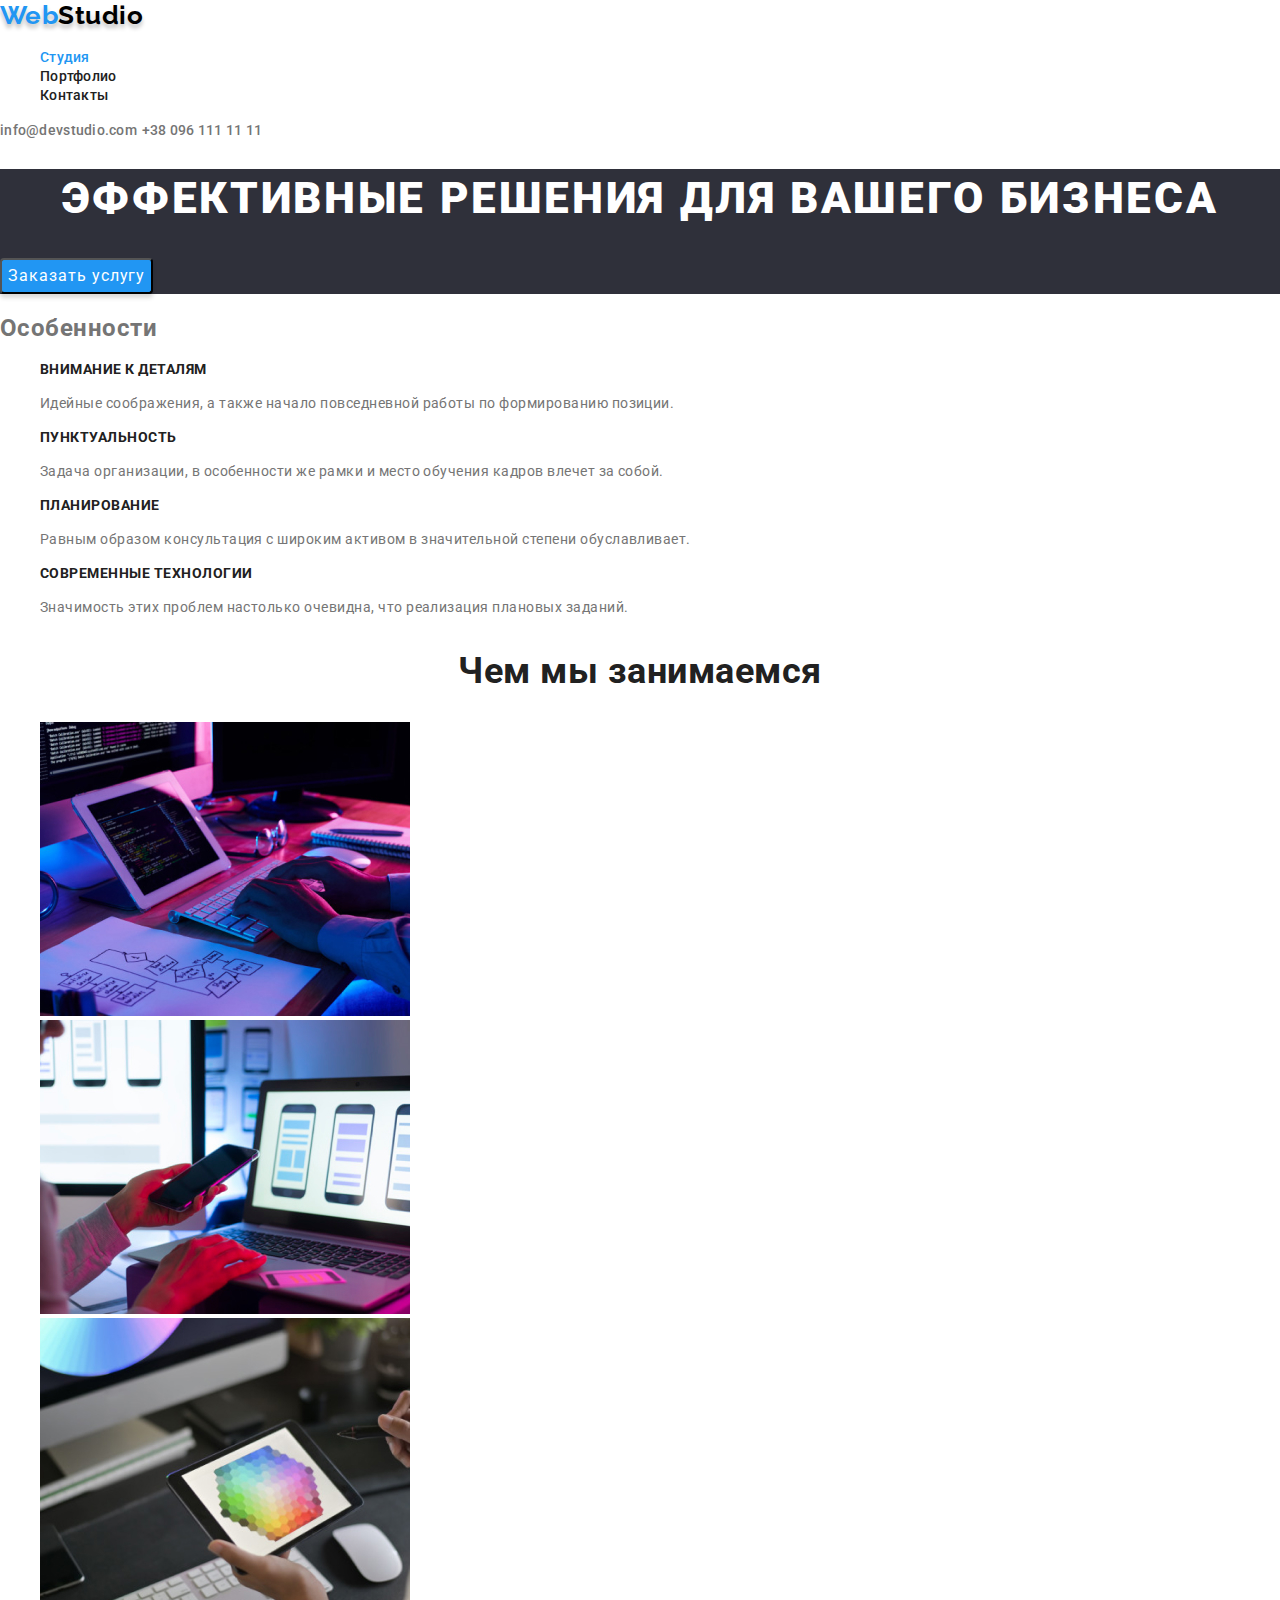
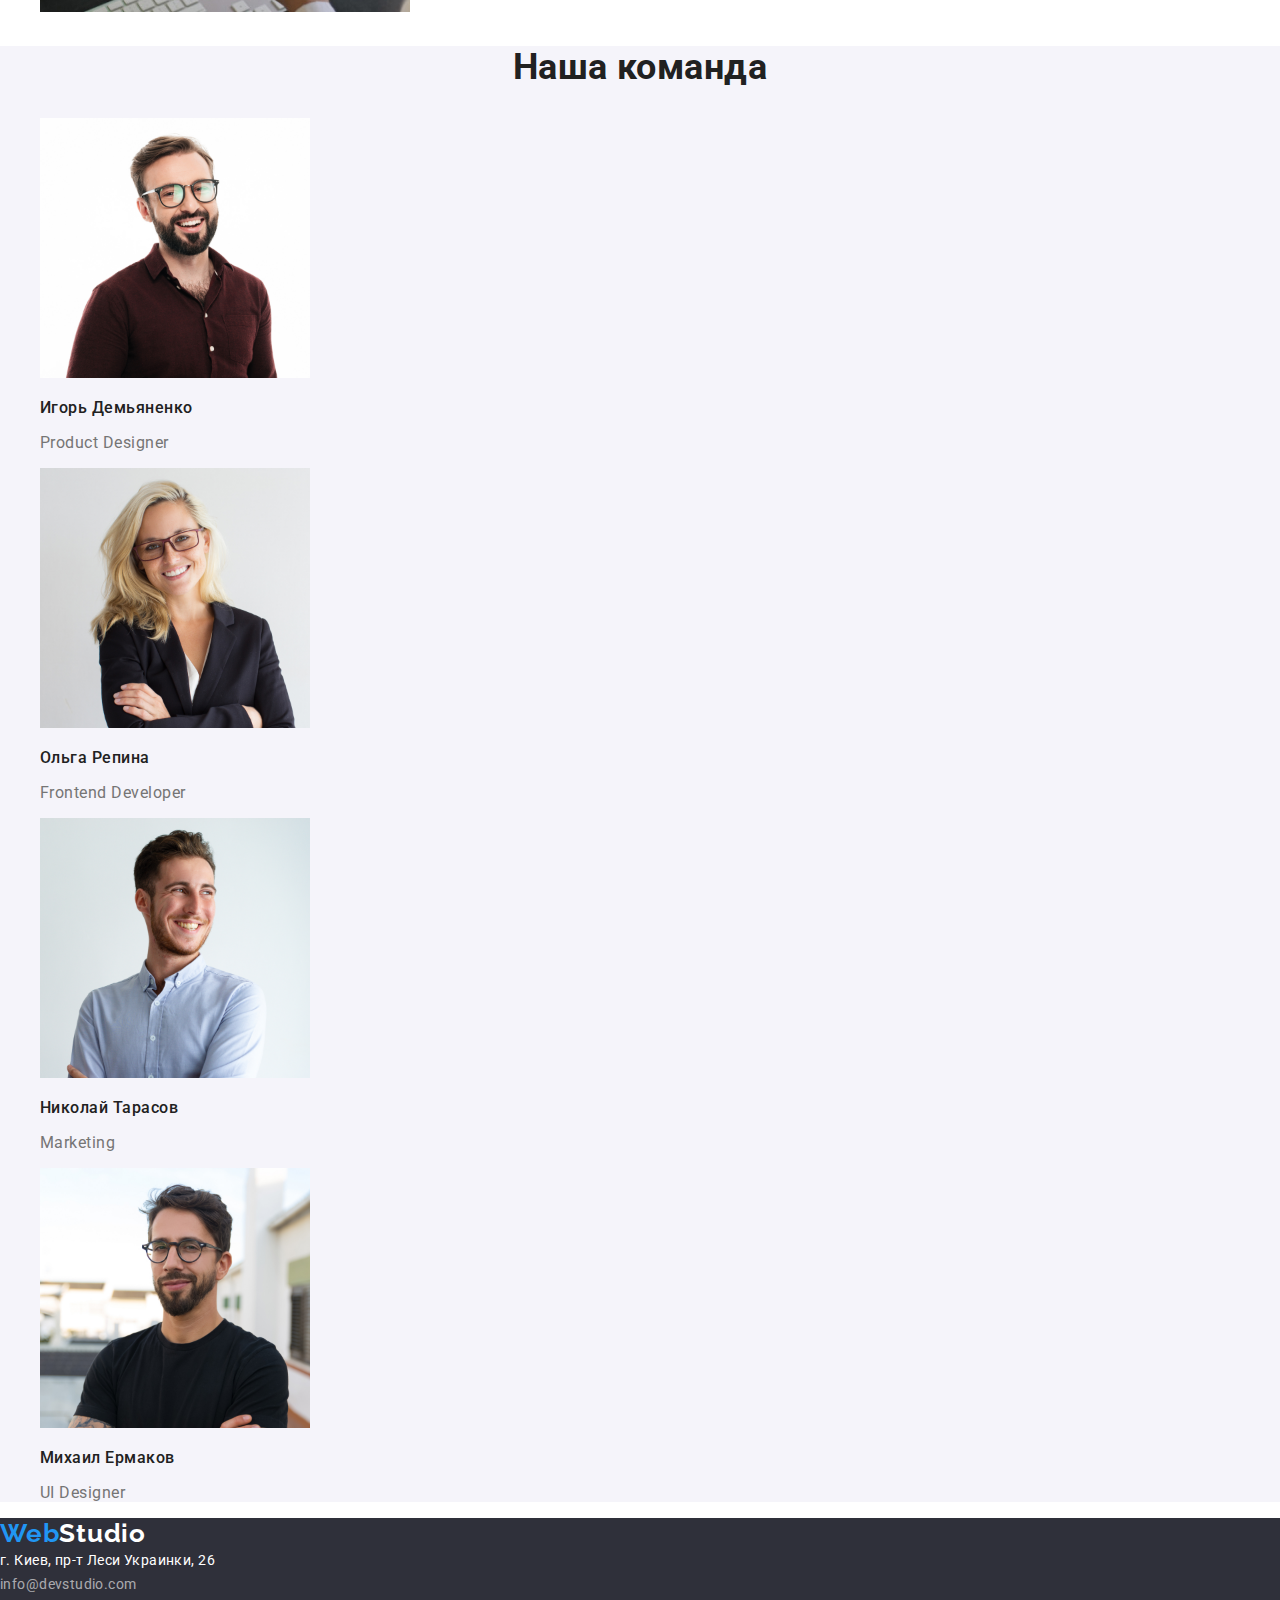
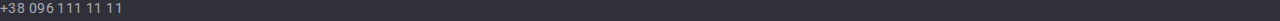
==== index.html @ 063b1f9f "Переносить файли та зображення з попередньої роботи" ====
<!DOCTYPE html>
<html lang="ru">
  <head>
    <meta charset="UTF-8">
    <meta name="viewport" content="width=device-width, initial-scale=1.0">
    <title>Сайт</title>
    <link rel="stylesheet" href="https://cdnjs.cloudflare.com/ajax/libs/modern-normalize/1.0.0/modern-normalize.min.css">
    <link rel="preconnect" href="https://fonts.gstatic.com">
    <link href="https://fonts.googleapis.com/css2?family=Raleway:wght@700&family=Roboto:wght@400;500;700;900&display=swap" rel="stylesheet">
    <link rel="stylesheet" href="./css/style.css">
  </head>

  <body>

      <!-- Шапка сайта -->
    <header>
      <nav class="nav"> 
        <a class="logo-nav" lang="en" href="./index.html"><span class="logo-web">Web</span>Studio</a>
        <ul>
          <li><a class="nav-link current" href="./index.html">Студия</a></li>
          <li><a class="nav-link" href="./portfolio.html" >Портфолио</a></li>
          <li><a class="nav-link" href="#">Контакты</a></li>
        </ul>
      </nav>
      <a class="contacts-header" href="mailto:info@devstudio.com">info@devstudio.com</a>
      <a class="contacts-header" href="tel:+380961111111">+38 096 111 11 11</a>
    </header>

    <main>
        <!-- Герой -->
      <section class="hero">
        <h1 class="hero-title">Эффективные решения для вашего бизнеса</h1>
        <button class="hero-button" type="button">Заказать услугу</button>
      </section>

        <!-- Особенности -->
      <section class="features">
        <h2>Особенности</h2>
        <ul>
          <li>
            <h3 class="features-title">Внимание к деталям</h3>
            <p class="features-text">Идейные соображения, а также начало повседневной работы по формированию позиции.</p>
          </li>
          <li>
            <h3 class="features-title">Пунктуальность</h3>
            <p class="features-text">Задача организации, в особенности же рамки и место обучения кадров влечет за собой.</p>
          </li>
          <li>
            <h3 class="features-title">Планирование</h3>
            <p class="features-text">Равным образом консультация с широким активом в значительной степени обуславливает.</p>
          </li>
          <li>
            <h3 class="features-title">Современные технологии</h3>
            <p class="features-text">Значимость этих проблем настолько очевидна, что реализация плановых заданий.</p>
          </li>
        </ul>
      </section>

        <!-- Чем мы занимаемся -->
      <section class="work-srction">
        <h2 class="work-title">Чем мы занимаемся</h2>
        <ul>
          <li><img src="./images/typing1.jpg" 
            alt="Человек пишет код на компьютере за робочим столом"
            width="370"/>
          </li>
          <li><img src="./images/typing2.jpg" 
            alt="Человек за компьютером разробатывает макеты сайта для отображения на телефоне"
            width="370"/>
          </li>
          <li><img src="./images/typing3.jpg"
            alt="Человек работает с цветовой гаммой для графического дизайна на планшете"
            width="370"/>
          </li>
        </ul>
      </section>

        <!-- Наша команда -->
      <section class="team">
        <h2 class="team-title">Наша команда</h2>
        <ul>
          <li>
            <img src="./images/portrait1.jpg" alt="Портрет Игоря Демьяненко" width="270"/>
            <h3 class="team-name">Игорь Демьяненко</h3>
            <p  class="team-description" lang="en">Product Designer</p>
          </li>
          <li>
            <img src="./images/portrait2.jpg" alt="Портрет Ольги Репиноой" width="270"/>
            <h3 class="team-name">Ольга Репина</h3>
            <p class="team-description" lang="en">Frontend Developer</p>
          </li>
          <li>
            <img src="./images/portrait3.jpg" alt="Портрет Николая Тарасова" width="270"/>
            <h3 class="team-name">Николай Тарасов</h3>
            <p class="team-description" lang="en">Marketing</p>
          </li>
          <li>
            <img src="./images/portrait4.jpg" alt="Портрет Михаила Ермакова" width="270"/>
            <h3 class="team-name">Михаил Ермаков</h3>
            <p class="team-description" lang="en">UI Designer</p>
          </li>
        </ul>
      </section>
    </main>

      <!-- Футер -->
    <footer class="footer">
      <a class="logo-footer" lang="en" href="./index.html"><span class="logo-web">Web</span>Studio</a>
      <address class="address-footer">
        <span class="home-address">г. Киев, пр-т Леси Украинки, 26</span> <br />
        <a class="link-footer" href="mailto:info@devstudio.com">info@devstudio.com</a> <br />
        <a class="link-footer" href="tel:+380961111111">+38 096 111 11 11</a>
      </address>
    </footer>

  </body>
</html>
---- css/style.css ----
:root {
  --main-text-color: #757575;
  --secondary-text-color: #212121;
  --accent-color: #2196F3;
  --primary-white-color: #ffffff;
  --dark-bg-color: #2F303A;
  --middle-bg-color: #F5F4FA;
  --main-font-weight: 700;
  --secondary-font-weight: 400;
}

body {
  font-weight: var(--main-font-weight);
  background-color: var(--primary-white-color);
  color: var(--main-text-color);
  font-family: 'Roboto', sans-serif;
  line-height: 1.19;
  letter-spacing: 0.03em;
}

a {
  text-decoration: none;
}

ul {
  list-style-type: none; 
}
 
/* Header */
.logo-nav {
  font-family: 'Raleway', sans-serif;
  color: #000000;
  font-size: 26px;
  text-shadow: 0px 4px 4px rgba(0, 0, 0, 0.25); 
}

.logo-web {
  color: var(--accent-color);
}

.nav-link {
  color: var(--secondary-text-color);
  font-weight: 500;
  font-size: 14px;
  line-height: 1.14;
  letter-spacing: 0.02em;
}

.nav-link:hover,
.nav-link:focus {
  color: var(--accent-color);
}

.nav-link.current {
  color: var(--accent-color);
}

.contacts-header {
  font-style: normal;
  font-weight: 500;
  font-size: 14px;
  line-height: 1.14;
  letter-spacing: 0.02em;
  color: inherit;
}

.contacts-header:hover,
.contacts-header:focus,
.contacts-header:active {
  color: var(--accent-color);  
}

.hero {
  background-color: var(--dark-bg-color);
}

.hero-title {
  color: var(--primary-white-color);
  font-weight: 900;
  font-size: 44px;
  line-height: 1.36;
  letter-spacing: 0.06em;
  text-align: center;
  text-transform: uppercase;
}

.hero-button {
  font-family: inherit;
  color: var(--primary-white-color);
  background: var(--accent-color);
  box-shadow: 0px 4px 4px rgba(0, 0, 0, 0.15);
  border-radius: 4px;
  font-size: 16px;
  text-align: center;
  line-height: 1.88;
  letter-spacing: 0.06em;
}

/* Features section*/ 
.features-title {
  color: var(--secondary-text-color);
  font-size: 14px;
  line-height: 1.14;
  text-transform: uppercase;
}

.features-text {
  font-weight: var(--secondary-font-weight);
  font-size: 14px;
  line-height: 1.71;
}

/* Work section*/
.work-title {
  color: var(--secondary-text-color);
  font-size: 36px;
  line-height: 1.17;
  text-align: center;
}

/* Team section */
.team {
  background-color: var(--middle-bg-color);
}

.team-title {
  color: var(--secondary-text-color);
  font-size: 36px;
  line-height: 1.17;
  text-align: center;
}

.team-name {
  color: var(--secondary-text-color);
  font-weight: 500;
  font-size: 16px;
}

.team-description {
  font-weight: var(--secondary-font-weight);
  font-size: 16px;
}

/* Footer */
.footer {
  background-color: var(--dark-bg-color);
}

.logo-footer {
  font-family: 'Raleway', sans-serif;
  color: var(--primary-white-color);
  font-size: 26px;
  letter-spacing: 0.03em;
} 

.address-footer {
  font-weight: var(--secondary-font-weight);
  font-size: 14px;
  line-height: 1.71;
  letter-spacing: 0.03em;
  font-style: normal;
}

.home-address {
  color: var(--primary-white-color);
}

.link-footer {
  color: rgba(255, 255, 255, 0.6);
}

/* Button */

.button {
  color: var(--secondary-text-color);
  background-color: var(--middle-bg-color);
  font-family: inherit;
  font-weight: 500;
  font-size: 16px;
  line-height: 1.63;
  text-align: center;
}

.button:hover,
.button:focus {
  color: var(--primary-white-color);
  background-color: var(--accent-color);
}

/* Portfolio page */
.portfolio-title {
  color: var(--secondary-text-color);
  font-size: 18px;
  line-height: 2;
  letter-spacing: 0.06em;
}

.portfolio-text {
  font-weight: var(--secondary-font-weight);
  font-size: 16px;
  line-height: 1.88;
}
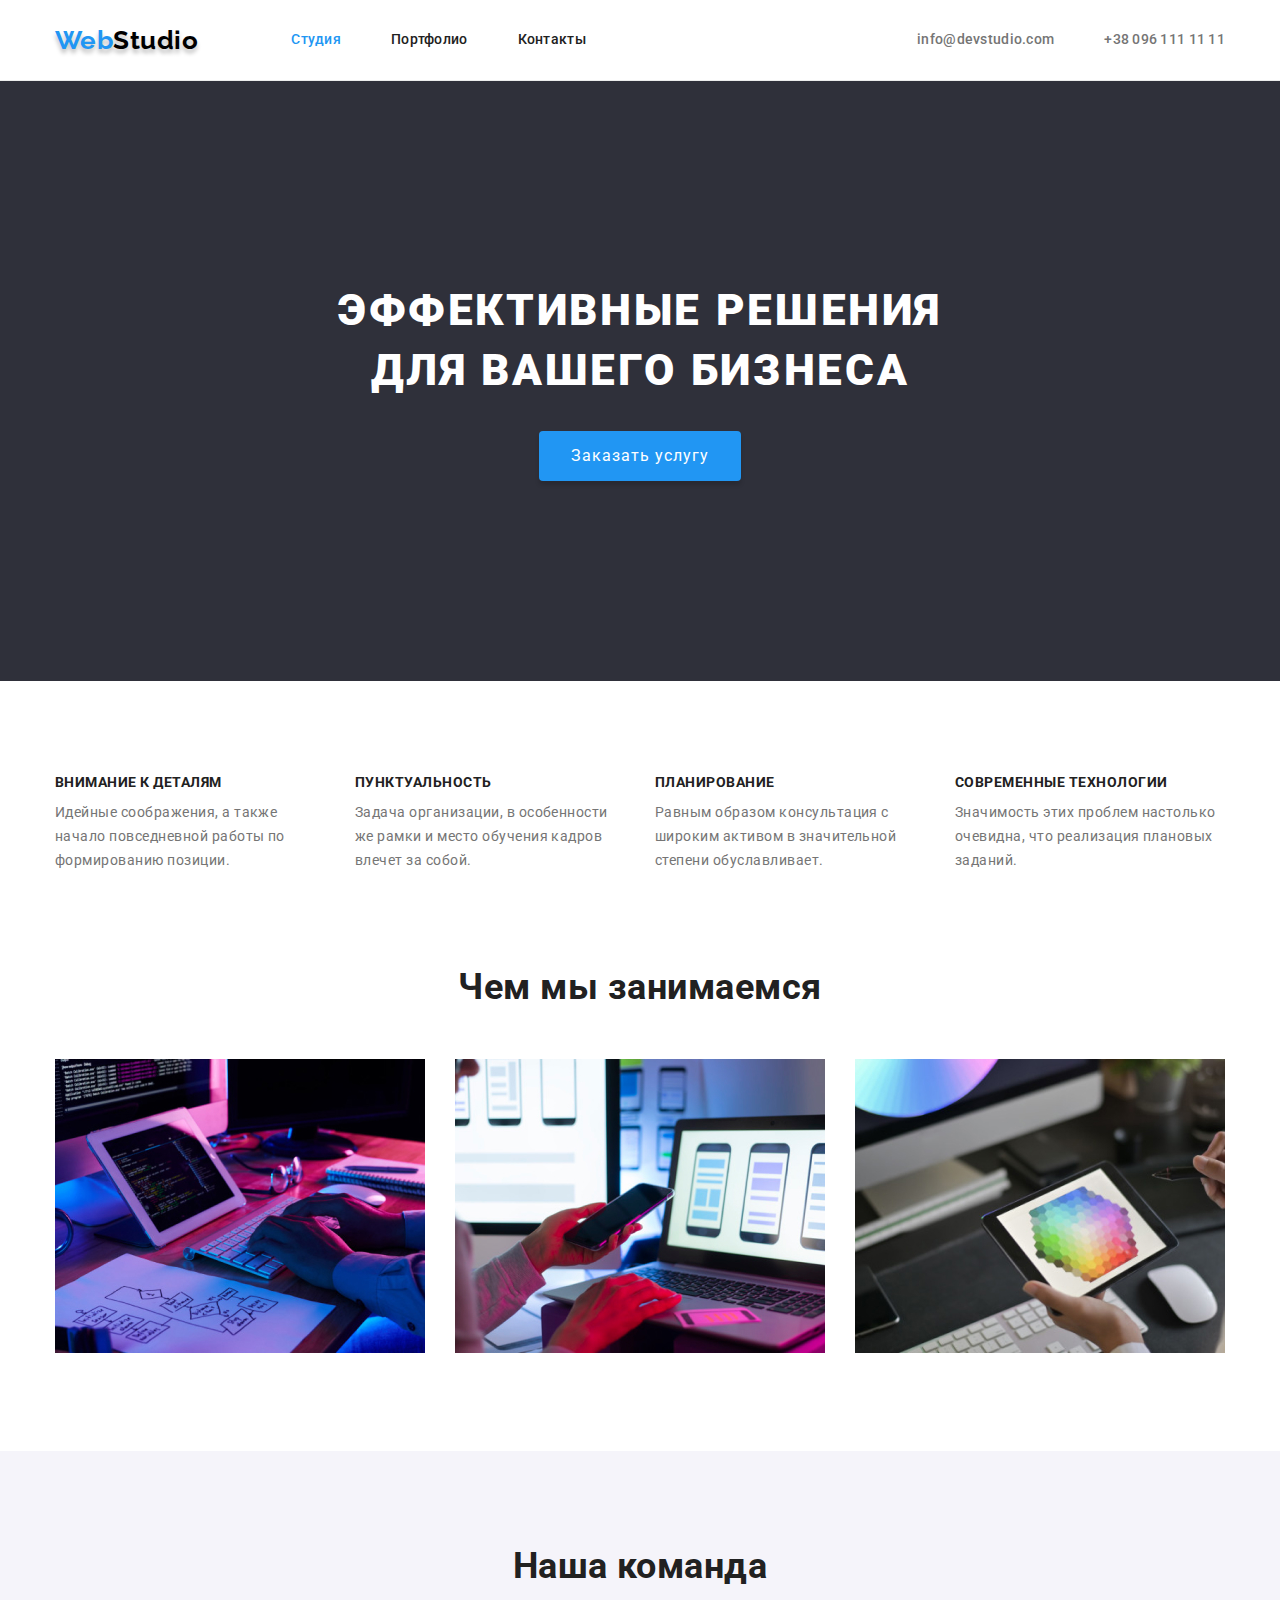
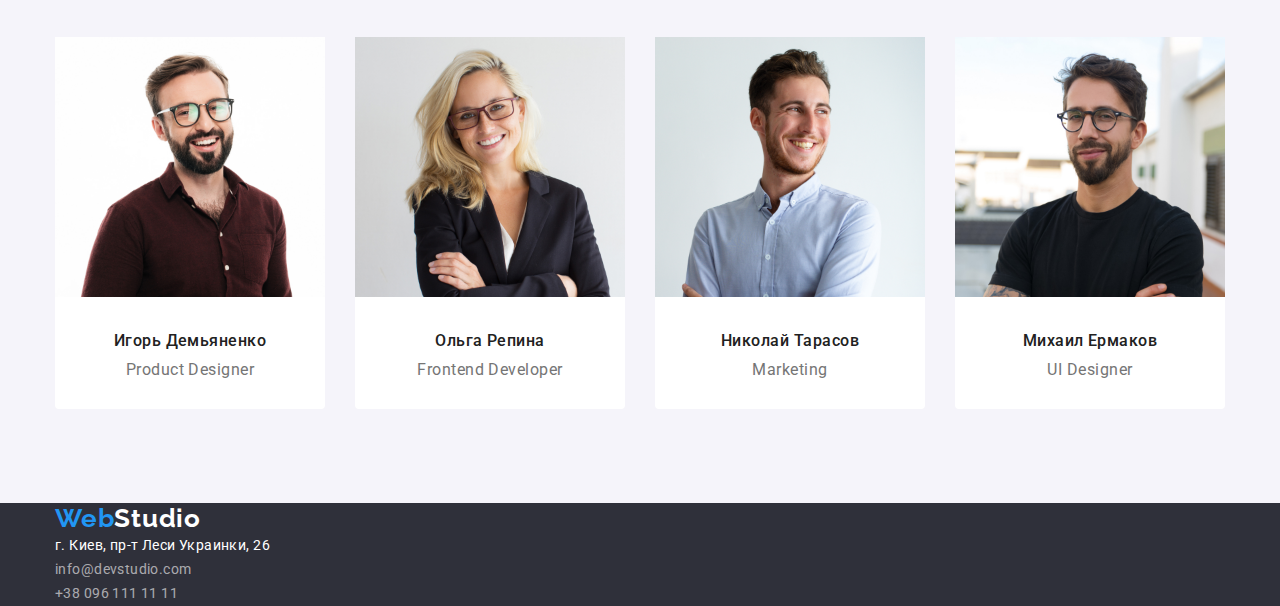
==== commit 2e22189d: "Оформлює контент body основної сторінки" ====
--- a/index.html
+++ b/index.html
@@ -14,103 +14,115 @@
 
       <!-- Шапка сайта -->
     <header>
-      <nav class="nav"> 
-        <a class="logo-nav" lang="en" href="./index.html"><span class="logo-web">Web</span>Studio</a>
-        <ul>
-          <li><a class="nav-link current" href="./index.html">Студия</a></li>
-          <li><a class="nav-link" href="./portfolio.html" >Портфолио</a></li>
-          <li><a class="nav-link" href="#">Контакты</a></li>
-        </ul>
-      </nav>
-      <a class="contacts-header" href="mailto:info@devstudio.com">info@devstudio.com</a>
-      <a class="contacts-header" href="tel:+380961111111">+38 096 111 11 11</a>
+      <div class="container header">
+        <nav class="nav"> 
+          <a class="logo-nav" lang="en" href="./index.html"><span class="logo-web">Web</span>Studio</a>
+          <ul class="nav-list list">
+            <li><a class="nav-link current" href="./index.html">Студия</a></li>
+            <li><a class="nav-link" href="./portfolio.html" >Портфолио</a></li>
+            <li><a class="nav-link" href="#">Контакты</a></li>
+          </ul>
+        </nav>
+        <a class="contacts-header mail" href="mailto:info@devstudio.com">info@devstudio.com</a>
+        <a class="contacts-header tel" href="tel:+380961111111">+38 096 111 11 11</a>
+      </div>
     </header>
 
     <main>
         <!-- Герой -->
       <section class="hero">
-        <h1 class="hero-title">Эффективные решения для вашего бизнеса</h1>
-        <button class="hero-button" type="button">Заказать услугу</button>
+        <div class="container">
+          <h1 class="hero-title">Эффективные решения для вашего бизнеса</h1>
+          <button class="hero-button" type="button">Заказать услугу</button>
+        </div>
       </section>
 
         <!-- Особенности -->
       <section class="features">
-        <h2>Особенности</h2>
-        <ul>
-          <li>
-            <h3 class="features-title">Внимание к деталям</h3>
-            <p class="features-text">Идейные соображения, а также начало повседневной работы по формированию позиции.</p>
-          </li>
-          <li>
-            <h3 class="features-title">Пунктуальность</h3>
-            <p class="features-text">Задача организации, в особенности же рамки и место обучения кадров влечет за собой.</p>
-          </li>
-          <li>
-            <h3 class="features-title">Планирование</h3>
-            <p class="features-text">Равным образом консультация с широким активом в значительной степени обуславливает.</p>
-          </li>
-          <li>
-            <h3 class="features-title">Современные технологии</h3>
-            <p class="features-text">Значимость этих проблем настолько очевидна, что реализация плановых заданий.</p>
-          </li>
-        </ul>
+        <div class="container">
+          <h2 class="visually-hidden">Особенности</h2>
+          <ul class="list features-list">
+            <li>
+              <h3 class="features-title">Внимание к деталям</h3>
+              <p class="features-text">Идейные соображения, а также начало повседневной работы по формированию позиции.</p>
+            </li>
+            <li>
+              <h3 class="features-title">Пунктуальность</h3>
+              <p class="features-text">Задача организации, в особенности же рамки и место обучения кадров влечет за собой.</p>
+            </li>
+            <li>
+              <h3 class="features-title">Планирование</h3>
+              <p class="features-text">Равным образом консультация с широким активом в значительной степени обуславливает.</p>
+            </li>
+            <li>
+              <h3 class="features-title">Современные технологии</h3>
+              <p class="features-text">Значимость этих проблем настолько очевидна, что реализация плановых заданий.</p>
+            </li>
+          </ul>
+        </div>
       </section>
 
         <!-- Чем мы занимаемся -->
-      <section class="work-srction">
-        <h2 class="work-title">Чем мы занимаемся</h2>
-        <ul>
-          <li><img src="./images/typing1.jpg" 
-            alt="Человек пишет код на компьютере за робочим столом"
-            width="370"/>
-          </li>
-          <li><img src="./images/typing2.jpg" 
-            alt="Человек за компьютером разробатывает макеты сайта для отображения на телефоне"
-            width="370"/>
-          </li>
-          <li><img src="./images/typing3.jpg"
-            alt="Человек работает с цветовой гаммой для графического дизайна на планшете"
-            width="370"/>
-          </li>
-        </ul>
+      <section class="work-section">
+        <div class="container">
+          <h2 class="work-title">Чем мы занимаемся</h2>
+          <ul class="list">
+            <li><img src="./images/typing1.jpg" 
+              alt="Человек пишет код на компьютере за робочим столом"
+              width="370"/>
+            </li>
+            <li><img src="./images/typing2.jpg" 
+              alt="Человек за компьютером разробатывает макеты сайта для отображения на телефоне"
+              width="370"/>
+            </li>
+            <li><img src="./images/typing3.jpg"
+              alt="Человек работает с цветовой гаммой для графического дизайна на планшете"
+              width="370"/>
+            </li>
+          </ul>
+        </div>
       </section>
 
         <!-- Наша команда -->
       <section class="team">
-        <h2 class="team-title">Наша команда</h2>
-        <ul>
-          <li>
-            <img src="./images/portrait1.jpg" alt="Портрет Игоря Демьяненко" width="270"/>
-            <h3 class="team-name">Игорь Демьяненко</h3>
-            <p  class="team-description" lang="en">Product Designer</p>
-          </li>
-          <li>
-            <img src="./images/portrait2.jpg" alt="Портрет Ольги Репиноой" width="270"/>
-            <h3 class="team-name">Ольга Репина</h3>
-            <p class="team-description" lang="en">Frontend Developer</p>
-          </li>
-          <li>
-            <img src="./images/portrait3.jpg" alt="Портрет Николая Тарасова" width="270"/>
-            <h3 class="team-name">Николай Тарасов</h3>
-            <p class="team-description" lang="en">Marketing</p>
-          </li>
-          <li>
-            <img src="./images/portrait4.jpg" alt="Портрет Михаила Ермакова" width="270"/>
-            <h3 class="team-name">Михаил Ермаков</h3>
-            <p class="team-description" lang="en">UI Designer</p>
-          </li>
-        </ul>
+        <div class="container">
+          <h2 class="team-title">Наша команда</h2>
+          <ul class="list">
+            <li>
+              <img src="./images/portrait1.jpg" alt="Портрет Игоря Демьяненко" width="270"/>
+              <h3 class="team-name">Игорь Демьяненко</h3>
+              <p  class="team-description" lang="en">Product Designer</p>
+            </li>
+            <li>
+              <img src="./images/portrait2.jpg" alt="Портрет Ольги Репиноой" width="270"/>
+              <h3 class="team-name">Ольга Репина</h3>
+              <p class="team-description" lang="en">Frontend Developer</p>
+            </li>
+            <li>
+              <img src="./images/portrait3.jpg" alt="Портрет Николая Тарасова" width="270"/>
+              <h3 class="team-name">Николай Тарасов</h3>
+              <p class="team-description" lang="en">Marketing</p>
+            </li>
+            <li>
+              <img src="./images/portrait4.jpg" alt="Портрет Михаила Ермакова" width="270"/>
+              <h3 class="team-name">Михаил Ермаков</h3>
+              <p class="team-description" lang="en">UI Designer</p>
+            </li>
+          </ul>
+        </div>
       </section>
     </main>
 
       <!-- Футер -->
     <footer class="footer">
-      <a class="logo-footer" lang="en" href="./index.html"><span class="logo-web">Web</span>Studio</a>
-      <address class="address-footer">
-        <span class="home-address">г. Киев, пр-т Леси Украинки, 26</span> <br />
-        <a class="link-footer" href="mailto:info@devstudio.com">info@devstudio.com</a> <br />
-        <a class="link-footer" href="tel:+380961111111">+38 096 111 11 11</a>
-      </address>
+      <div class="container">
+        <a class="logo-footer" lang="en" href="./index.html"><span class="logo-web">Web</span>Studio</a>
+        <address class="address-footer">
+          <span class="home-address">г. Киев, пр-т Леси Украинки, 26</span> <br />
+          <a class="link-footer" href="mailto:info@devstudio.com">info@devstudio.com</a> <br />
+          <a class="link-footer" href="tel:+380961111111">+38 096 111 11 11</a>
+        </address>
+      </div>
     </footer>
 
   </body>
--- a/css/style.css
+++ b/css/style.css
@@ -1,3 +1,12 @@
+html {
+  box-sizing: border-box;
+}
+
+*,
+*::before,
+*::after {
+  box-sizing: inherit;
+}
 
 :root {
   --main-text-color: #757575;
@@ -11,6 +20,7 @@
 }
 
 body {
+  margin: 0;
   font-weight: var(--main-font-weight);
   background-color: var(--primary-white-color);
   color: var(--main-text-color);
@@ -23,16 +33,47 @@
   text-decoration: none;
 }
 
-ul {
-  list-style-type: none; 
+.list {
+  list-style-type: none;
+  padding-left: 0;
+  margin-top: 0;
+  margin-bottom: 0; 
+}
+
+p,
+h1,
+h2,
+h3 {
+  margin-top: 0;
+  margin-bottom: 0;
+}
+
+.container {
+  width: 1200px;
+  padding-left: 15px;
+  padding-right: 15px;
+  margin: 0 auto;
 }
  
 /* Header */
+.nav,
+.container.header {
+  display: flex;
+  align-items: center;
+}
+
+header {
+  border-bottom: 1px;
+  border-bottom-style: solid;
+  border-bottom-color: #ECECEC;
+}
+
 .logo-nav {
   font-family: 'Raleway', sans-serif;
   color: #000000;
   font-size: 26px;
-  text-shadow: 0px 4px 4px rgba(0, 0, 0, 0.25); 
+  text-shadow: 0px 4px 4px rgba(0, 0, 0, 0.25);
+  margin-right: 93px; 
 }
 
 .logo-web {
@@ -45,6 +86,12 @@
   font-size: 14px;
   line-height: 1.14;
   letter-spacing: 0.02em;
+  display: block;
+  padding: 32px 0;
+}
+
+.nav-list li:not(:last-child) {
+  margin-right: 50px;
 }
 
 .nav-link:hover,
@@ -56,7 +103,17 @@
   color: var(--accent-color);
 }
 
+.nav-list {
+  display: flex;
+}
+
+.contacts-header.mail{
+  margin-right: 50px;
+  margin-left: auto;
+}
+
 .contacts-header {
+  display: inline-block;
   font-style: normal;
   font-weight: 500;
   font-size: 14px;
@@ -73,37 +130,75 @@
 
 .hero {
   background-color: var(--dark-bg-color);
+  text-align: center;
+  padding: 200px 0;
 }
 
 .hero-title {
+  width: 696px;
+  margin: 0 auto 30px;
   color: var(--primary-white-color);
   font-weight: 900;
   font-size: 44px;
   line-height: 1.36;
   letter-spacing: 0.06em;
-  text-align: center;
   text-transform: uppercase;
 }
 
 .hero-button {
+  display: inline-block;
+  padding: 10px 32px;
+  min-width: 200px;
+  border-radius: 4px;
   font-family: inherit;
+  border-style: none;
+
   color: var(--primary-white-color);
   background: var(--accent-color);
   box-shadow: 0px 4px 4px rgba(0, 0, 0, 0.15);
-  border-radius: 4px;
-  font-size: 16px;
-  text-align: center;
+  
+  font-size: 16px;
   line-height: 1.88;
   letter-spacing: 0.06em;
-}
-
-/* Features section*/ 
+  cursor: pointer;
+}
+
+/* Features section*/
+.visually-hidden {
+  position: absolute;
+  clip: rect(0 0 0 0);
+  width: 1px;
+  height: 1px;
+  margin: -1px;
+}
+.features>.container {
+  padding-top: 94px;
+  padding-bottom: 94px;
+}
+
+.features-list {
+  display: flex;
+  align-items: center;
+}
+
+.features-list li {
+  width: 270px;
+  flex-basis: calc(100%/8-30px);
+  margin-right: 30px;
+}
+
+.features-list li:nth-child(4n) {
+  margin-right: 0;
+}
+
 .features-title {
   color: var(--secondary-text-color);
   font-size: 14px;
   line-height: 1.14;
   text-transform: uppercase;
-}
+  margin-bottom: 10px;
+}
+
 
 .features-text {
   font-weight: var(--secondary-font-weight);
@@ -117,6 +212,22 @@
   font-size: 36px;
   line-height: 1.17;
   text-align: center;
+  margin-bottom: 50px;
+}
+
+.work-section .list {
+  display: flex;
+  align-items: center;
+  margin-bottom: 94px;
+}
+
+.work-section li {
+  width: 370px;
+  margin-right: 30px;
+}
+ 
+.work-section li:nth-child(3n) {
+  margin-right: 0;
 }
 
 /* Team section */
@@ -124,22 +235,52 @@
   background-color: var(--middle-bg-color);
 }
 
+.team .container {
+  padding-top: 94px;
+  padding-bottom: 94px;
+}
+
 .team-title {
   color: var(--secondary-text-color);
   font-size: 36px;
   line-height: 1.17;
   text-align: center;
+  margin-bottom: 50px;
+}
+
+.team img {
+  margin-bottom: 30px;
 }
 
 .team-name {
   color: var(--secondary-text-color);
   font-weight: 500;
   font-size: 16px;
+  text-align: center;
+  margin-bottom: 10px;
 }
 
 .team-description {
   font-weight: var(--secondary-font-weight);
   font-size: 16px;
+  text-align: center;
+  margin-bottom: 30px;
+}
+
+.team .list {
+  display: flex;
+  align-items: center;
+}
+
+.team li {
+  width: 270px;
+  margin-right: 30px;
+  background-color: var(--primary-white-color);
+  border-radius: 0px 0px 4px 4px;
+}
+
+.team li:nth-child(4n) {
+  margin-right: 0;
 }
 
 /* Footer */
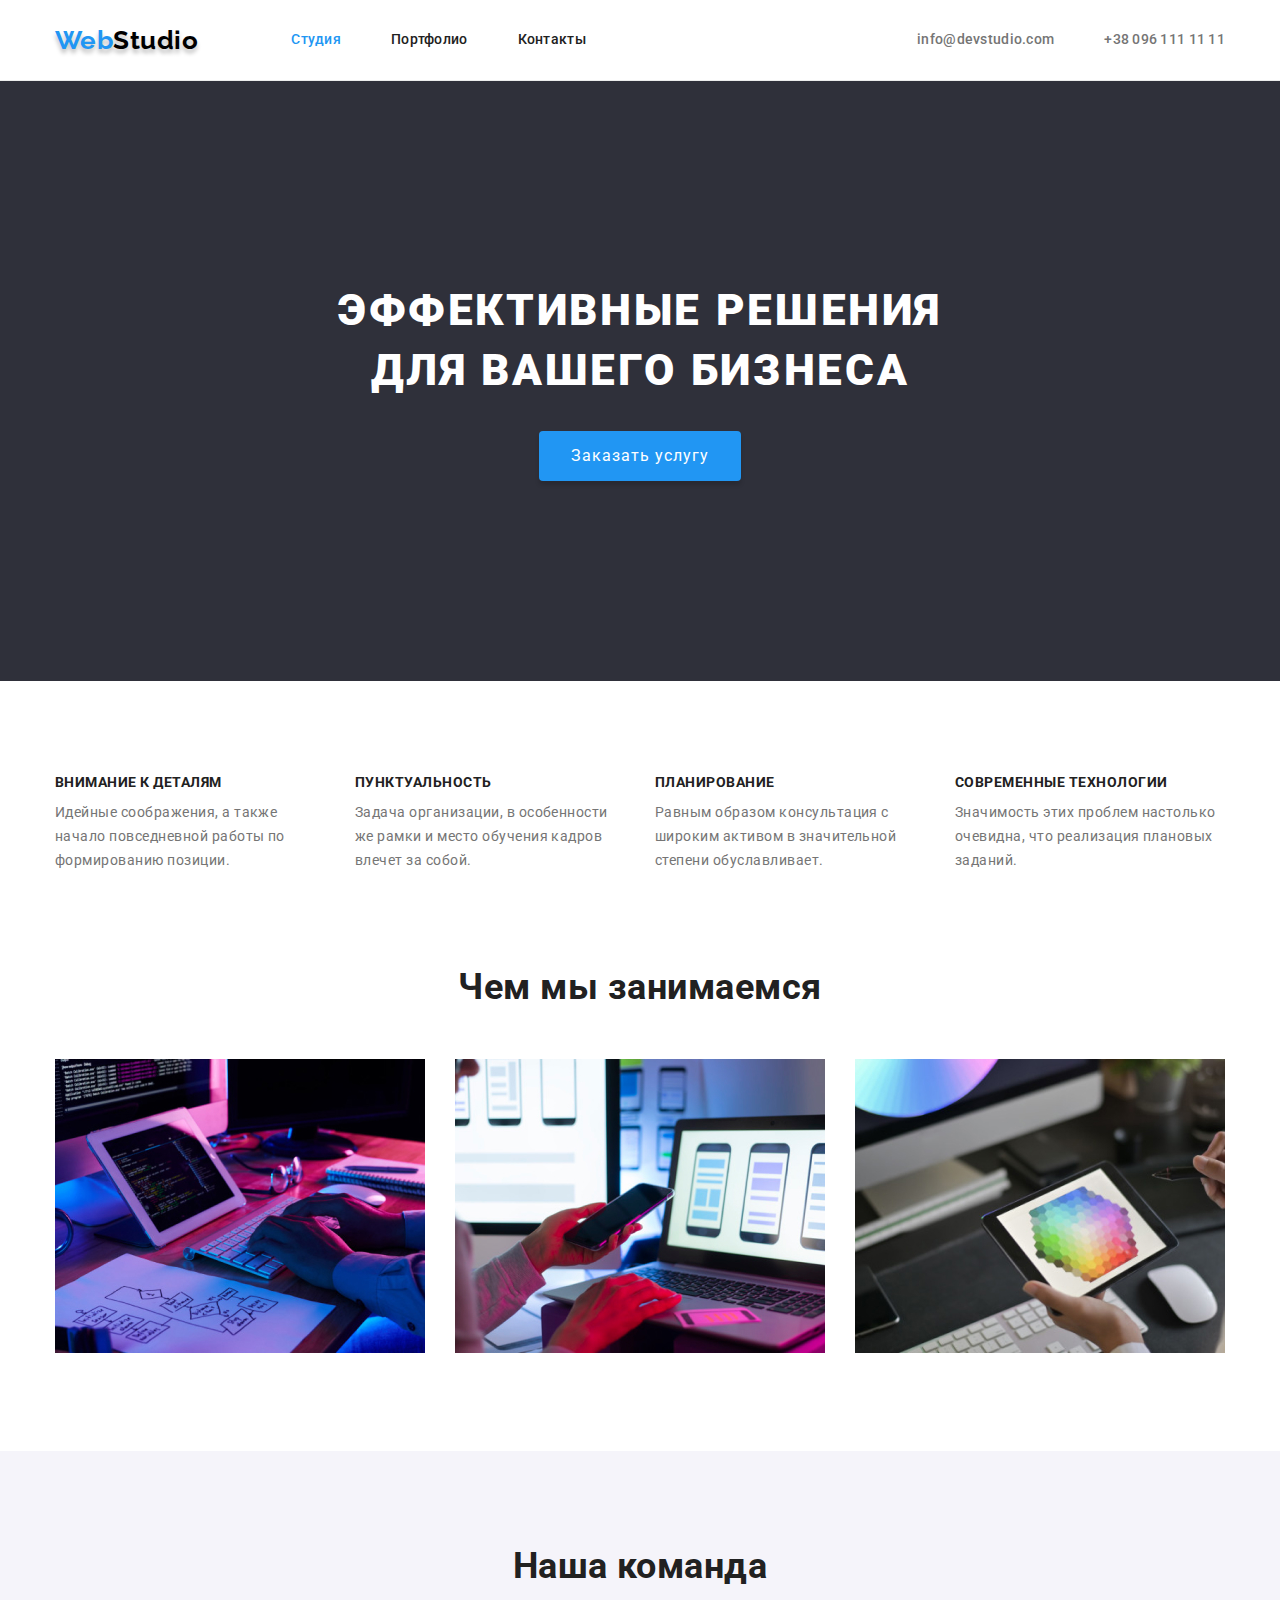
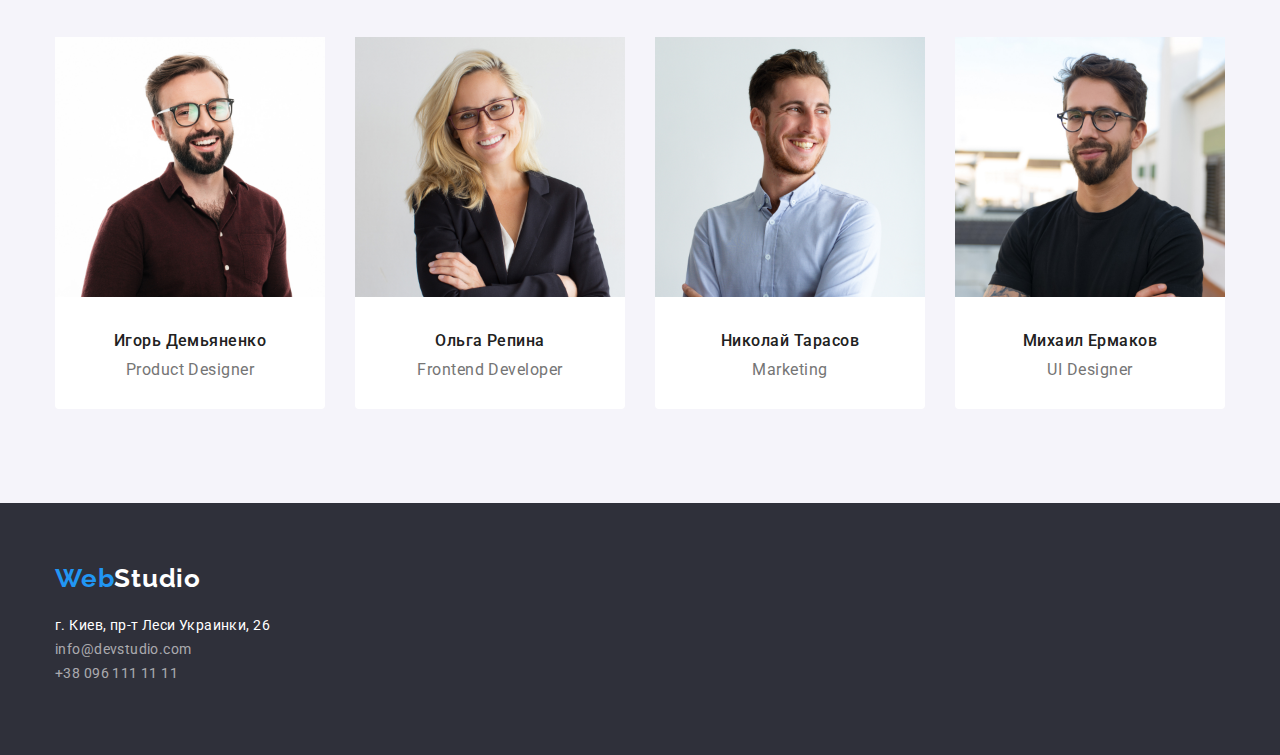
==== commit 7473f367: "Додає оформлення сторінок" ====
--- a/index.html
+++ b/index.html
@@ -118,9 +118,11 @@
       <div class="container">
         <a class="logo-footer" lang="en" href="./index.html"><span class="logo-web">Web</span>Studio</a>
         <address class="address-footer">
-          <span class="home-address">г. Киев, пр-т Леси Украинки, 26</span> <br />
-          <a class="link-footer" href="mailto:info@devstudio.com">info@devstudio.com</a> <br />
-          <a class="link-footer" href="tel:+380961111111">+38 096 111 11 11</a>
+          <div>
+            <span class="home-address">г. Киев, пр-т Леси Украинки, 26</span> <br />
+            <a class="link-footer" href="mailto:info@devstudio.com">info@devstudio.com</a> <br />
+            <a class="link-footer" href="tel:+380961111111">+38 096 111 11 11</a>
+          </div>
         </address>
       </div>
     </footer>
--- a/css/style.css
+++ b/css/style.css
@@ -286,6 +286,8 @@
 /* Footer */
 .footer {
   background-color: var(--dark-bg-color);
+  padding-top: 60px;
+  padding-bottom: 60px;
 }
 
 .logo-footer {
@@ -293,6 +295,8 @@
   color: var(--primary-white-color);
   font-size: 26px;
   letter-spacing: 0.03em;
+  display: inline-block;
+  margin-bottom: 20px;
 } 
 
 .address-footer {
@@ -301,6 +305,7 @@
   line-height: 1.71;
   letter-spacing: 0.03em;
   font-style: normal;
+  height: 81px;
 }
 
 .home-address {
@@ -311,35 +316,82 @@
   color: rgba(255, 255, 255, 0.6);
 }
 
+
+/* Portfolio page */
 /* Button */
+.portfolio>.container {
+  padding-top: 94px;
+  padding-bottom: 94px;
+}
 
 .button {
   color: var(--secondary-text-color);
   background-color: var(--middle-bg-color);
-  font-family: inherit;
   font-weight: 500;
   font-size: 16px;
   line-height: 1.63;
-  text-align: center;
+  letter-spacing: 0.03em;
+  text-align: center;
+  display: inline-block;
+  border-style: none;
+  border-radius: 4px;
+  padding: 6px 22px;
+  cursor: pointer;
+}
+
+.buttons-list>li:not(:last-child) {
+  margin-right: 8px;
 }
 
 .button:hover,
 .button:focus {
   color: var(--primary-white-color);
   background-color: var(--accent-color);
-}
-
-/* Portfolio page */
+  box-shadow: 0px 3px 1px rgba(0, 0, 0, 0.1), 0px 1px 2px rgba(0, 0, 0, 0.08), 0px 2px 2px rgba(0, 0, 0, 0.12);
+}
+
+.portfolio .buttons-list {
+  display: flex;
+  margin: 0 auto 50px;
+  justify-content: center;
+}
+
+.portfolio-list {
+  display: flex;
+  flex-wrap: wrap;
+}
+
+.portfolio-list li {
+  border: 1px solid #EEEEEE;
+  width: 370px;
+  margin-right: 30px;
+  margin-bottom: 30px;
+}
+
+.portfolio-list li:nth-child(3n) {
+  margin-right: 0;
+}
+
+.portfolio-list li:nth-last-child(-n + 3) {
+  margin-bottom: 0;
+}
+
+.portfolio-list img {
+  margin-bottom: 20px;
+}
 .portfolio-title {
   color: var(--secondary-text-color);
   font-size: 18px;
   line-height: 2;
   letter-spacing: 0.06em;
+  margin: 0 24px 4px;
 }
 
 .portfolio-text {
   font-weight: var(--secondary-font-weight);
   font-size: 16px;
   line-height: 1.88;
-}
-
+  color: var(--main-text-color);
+  margin: 0 24px 20px;
+}
+
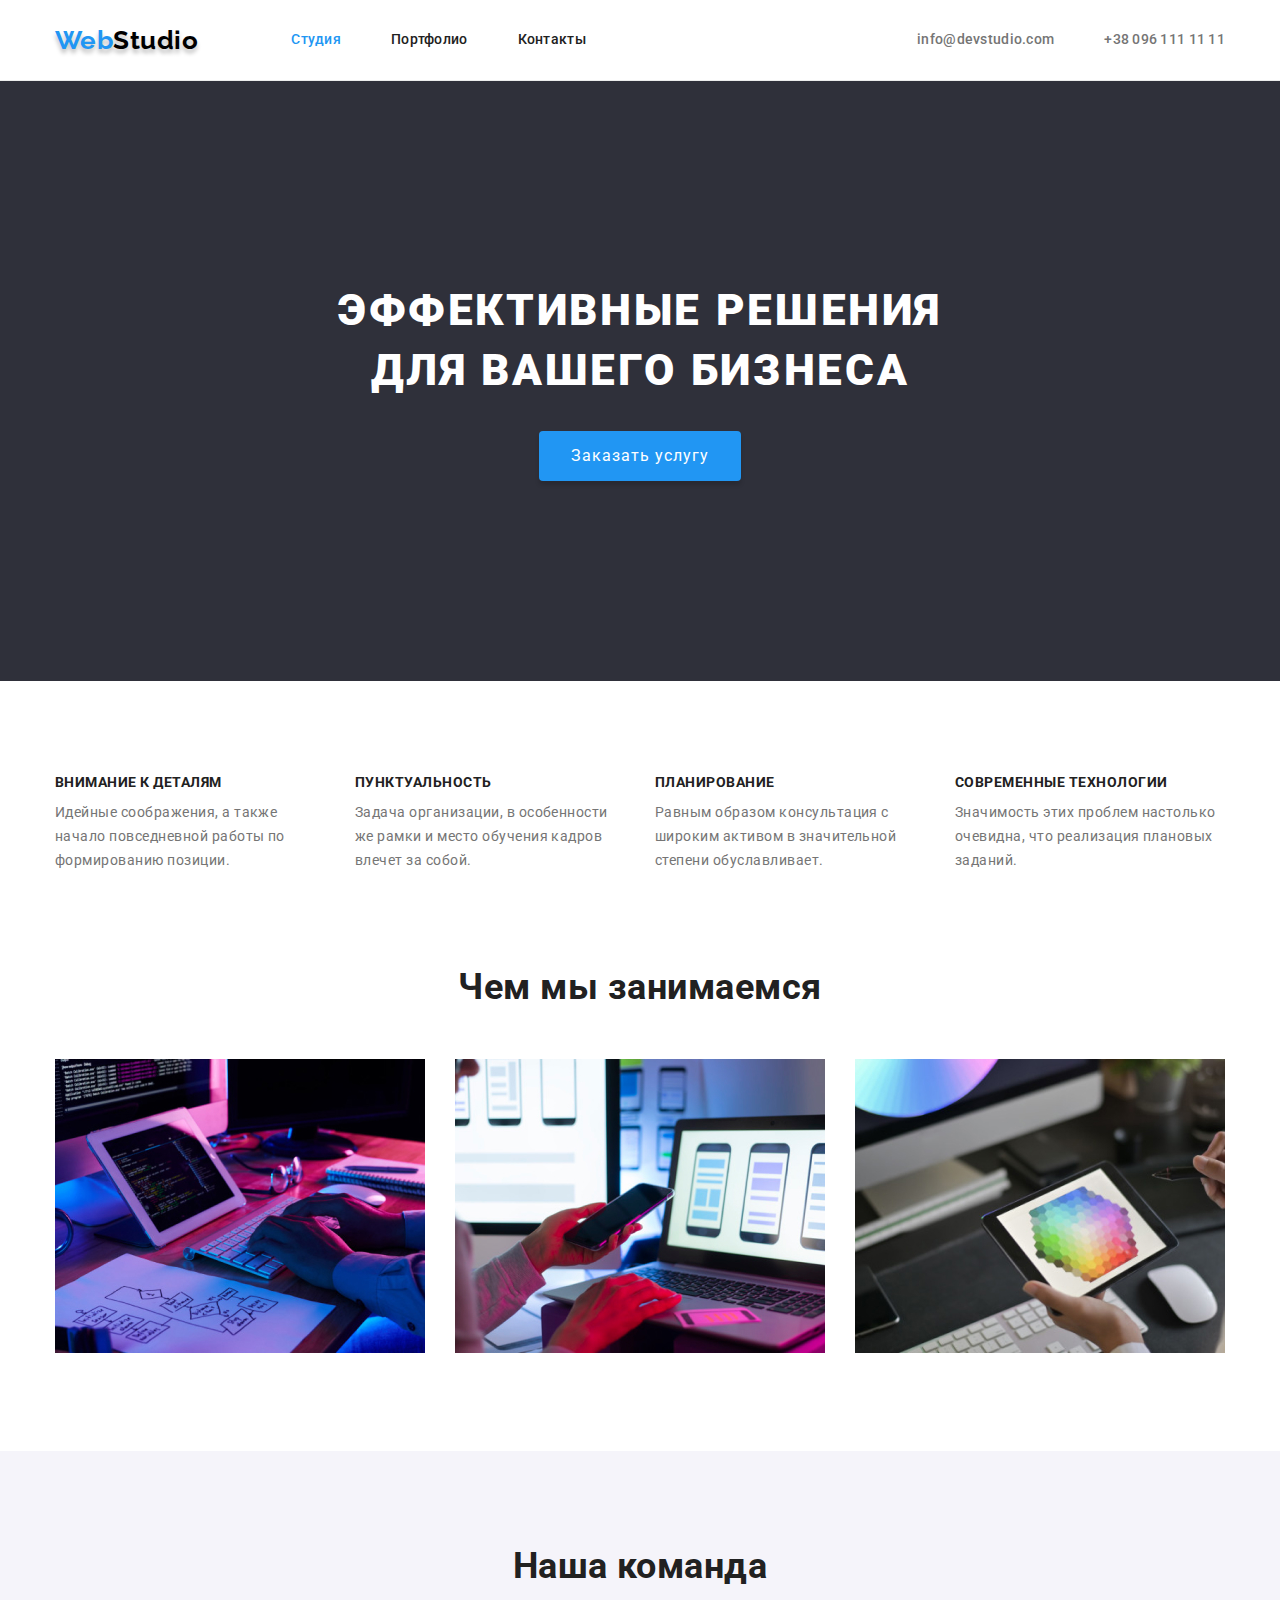
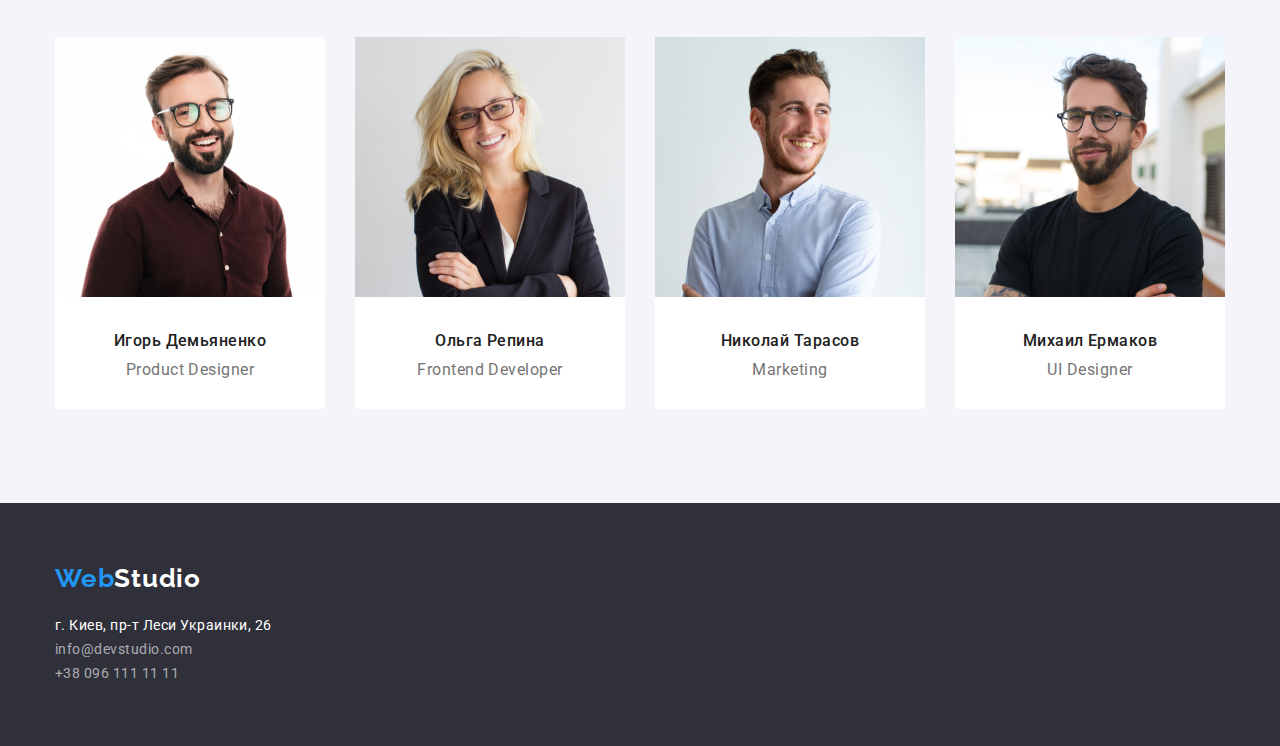
==== commit 903e9e10: "Додає оформлення футера" ====
--- a/index.html
+++ b/index.html
@@ -120,8 +120,8 @@
         <address class="address-footer">
           <div>
             <span class="home-address">г. Киев, пр-т Леси Украинки, 26</span> <br />
-            <a class="link-footer" href="mailto:info@devstudio.com">info@devstudio.com</a> <br />
-            <a class="link-footer" href="tel:+380961111111">+38 096 111 11 11</a>
+            <div class="mail"><a class="link-footer" href="mailto:info@devstudio.com">info@devstudio.com</a> <br /></div>
+            <div><a class="link-footer" href="tel:+380961111111">+38 096 111 11 11</a></div>
           </div>
         </address>
       </div>
--- a/css/style.css
+++ b/css/style.css
@@ -303,22 +303,24 @@
   font-weight: var(--secondary-font-weight);
   font-size: 14px;
   line-height: 1.71;
-  letter-spacing: 0.03em;
   font-style: normal;
-  height: 81px;
 }
 
 .home-address {
   color: var(--primary-white-color);
+  margin-bottom: 9px;
 }
 
 .link-footer {
   color: rgba(255, 255, 255, 0.6);
 }
 
+.mail .link-footer {
+  margin-bottom: 9px; 
+}
 
 /* Portfolio page */
-/* Button */
+/* Buttons */
 .portfolio>.container {
   padding-top: 94px;
   padding-bottom: 94px;
@@ -394,4 +396,3 @@
   color: var(--main-text-color);
   margin: 0 24px 20px;
 }
-
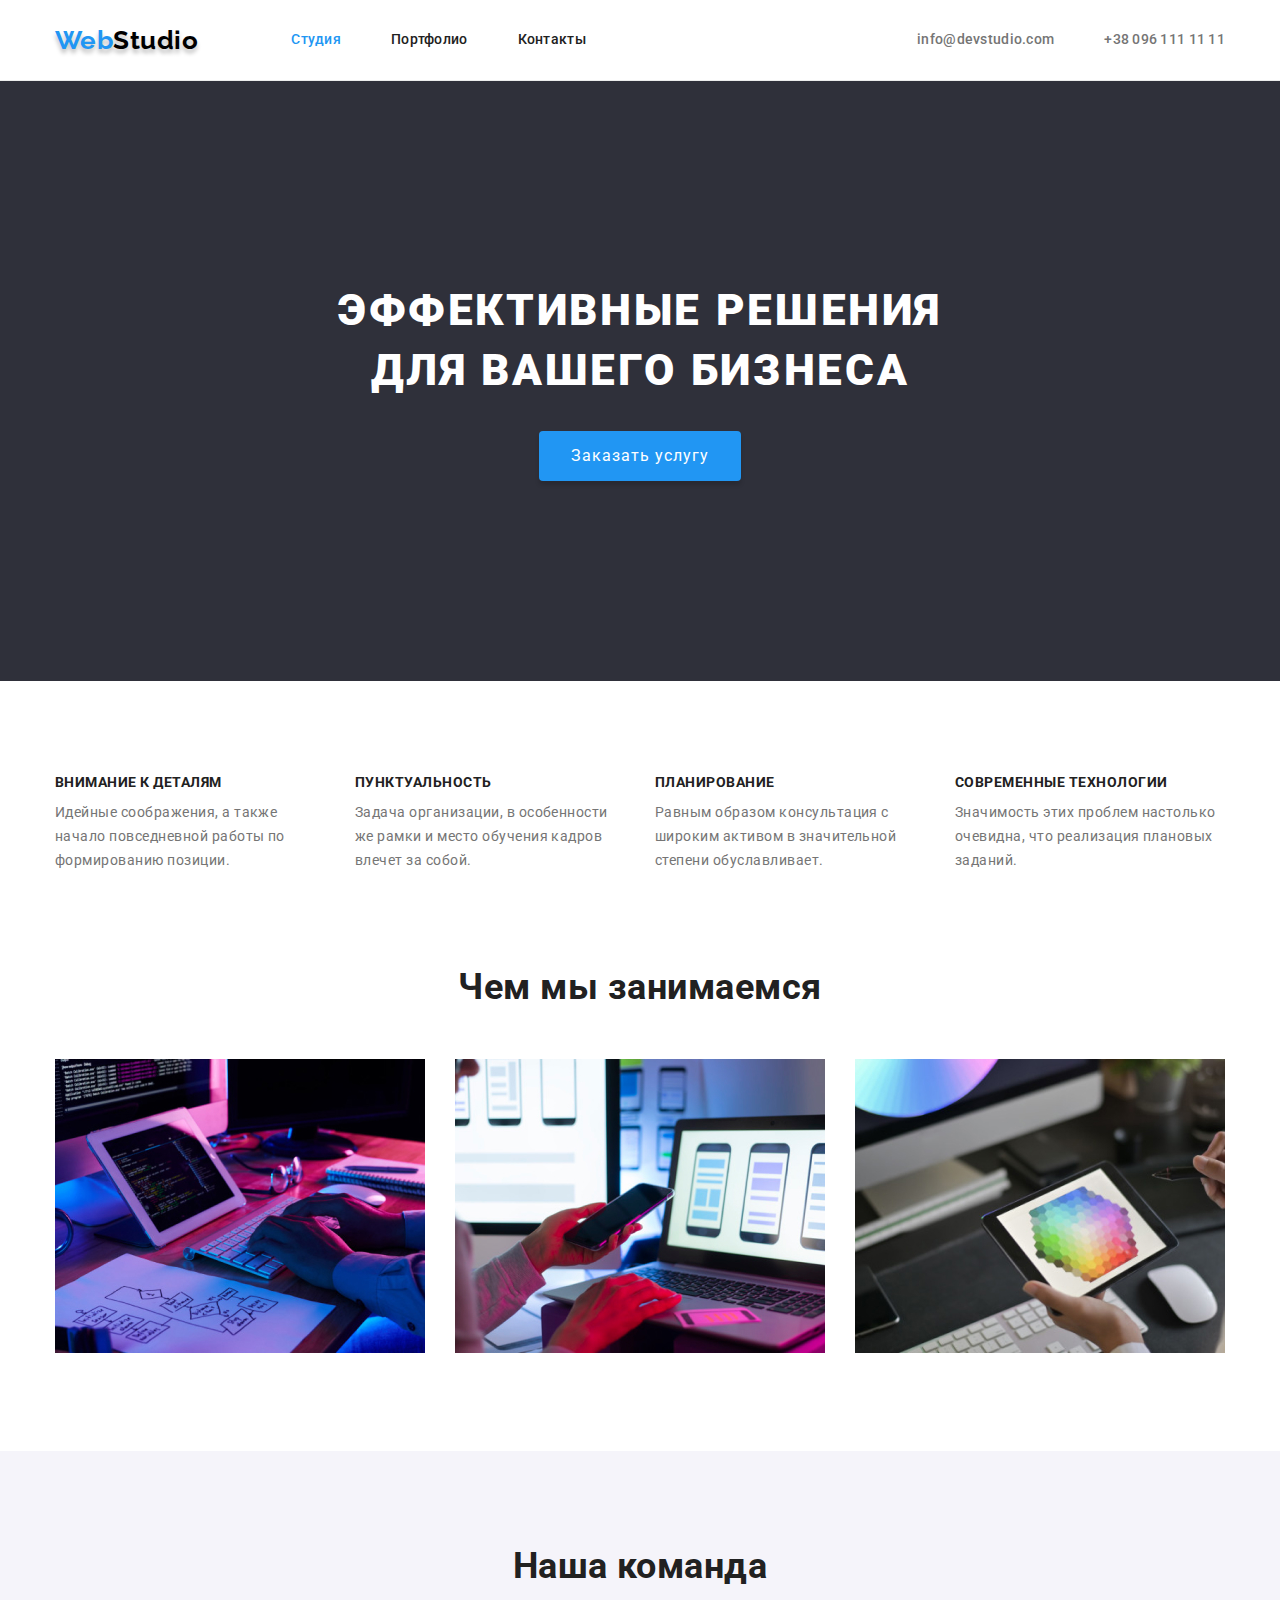
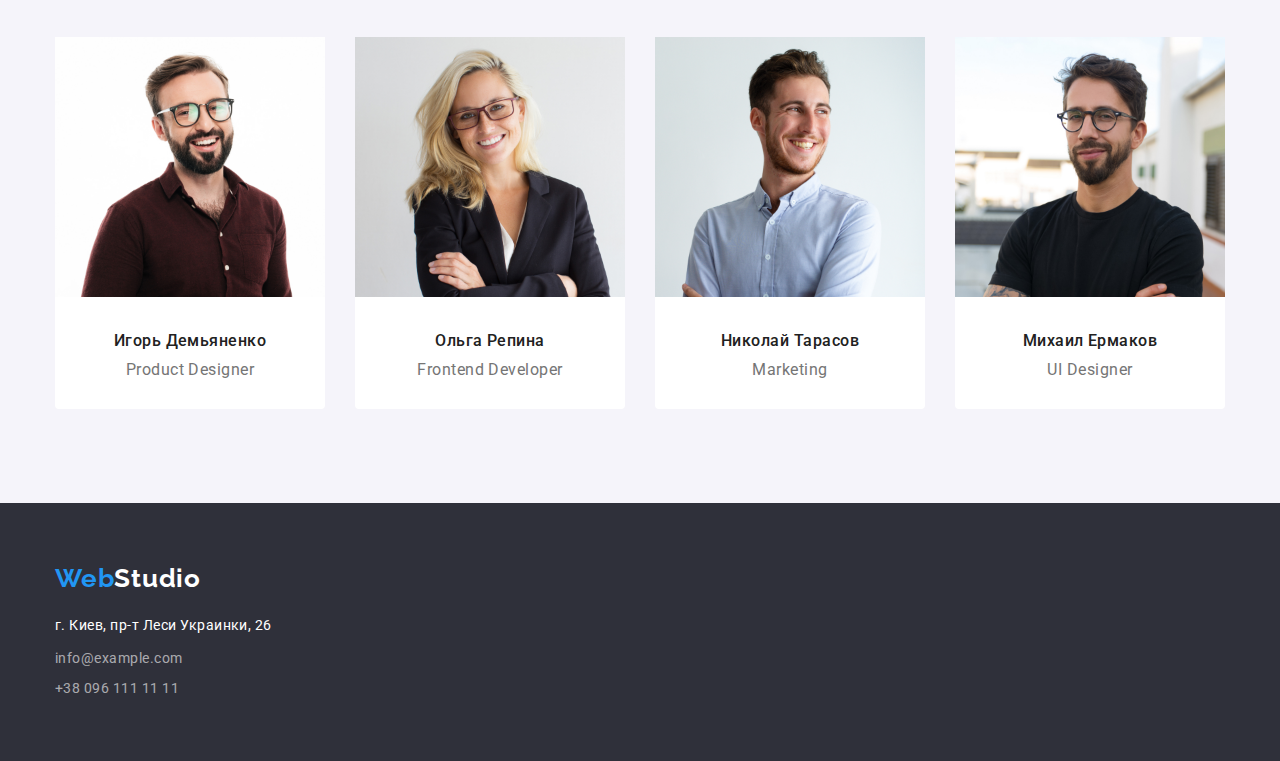
==== commit c5b2d731: "Додає форматування тексту" ====
--- a/index.html
+++ b/index.html
@@ -118,10 +118,10 @@
       <div class="container">
         <a class="logo-footer" lang="en" href="./index.html"><span class="logo-web">Web</span>Studio</a>
         <address class="address-footer">
-          <div>
-            <span class="home-address">г. Киев, пр-т Леси Украинки, 26</span> <br />
-            <div class="mail"><a class="link-footer" href="mailto:info@devstudio.com">info@devstudio.com</a> <br /></div>
-            <div><a class="link-footer" href="tel:+380961111111">+38 096 111 11 11</a></div>
+          <div class="addres-container">
+            <div><span class="home-address">г. Киев, пр-т Леси Украинки, 26</span> <br /></div>
+            <div class="mail"><a class="link-footer" href="mailto:info@example.com">info@example.com</a> <br /></div>
+            <div><a class="link-footer" href="tel:+380991111111">+38 096 111 11 11</a></div>
           </div>
         </address>
       </div>
--- a/css/style.css
+++ b/css/style.css
@@ -315,10 +315,15 @@
   color: rgba(255, 255, 255, 0.6);
 }
 
-.mail .link-footer {
+.mail .link-footer,
+.home-address {
+  display: inline-block;
   margin-bottom: 9px; 
 }
 
+.link-footer {
+  height: 21px;
+}
 /* Portfolio page */
 /* Buttons */
 .portfolio>.container {
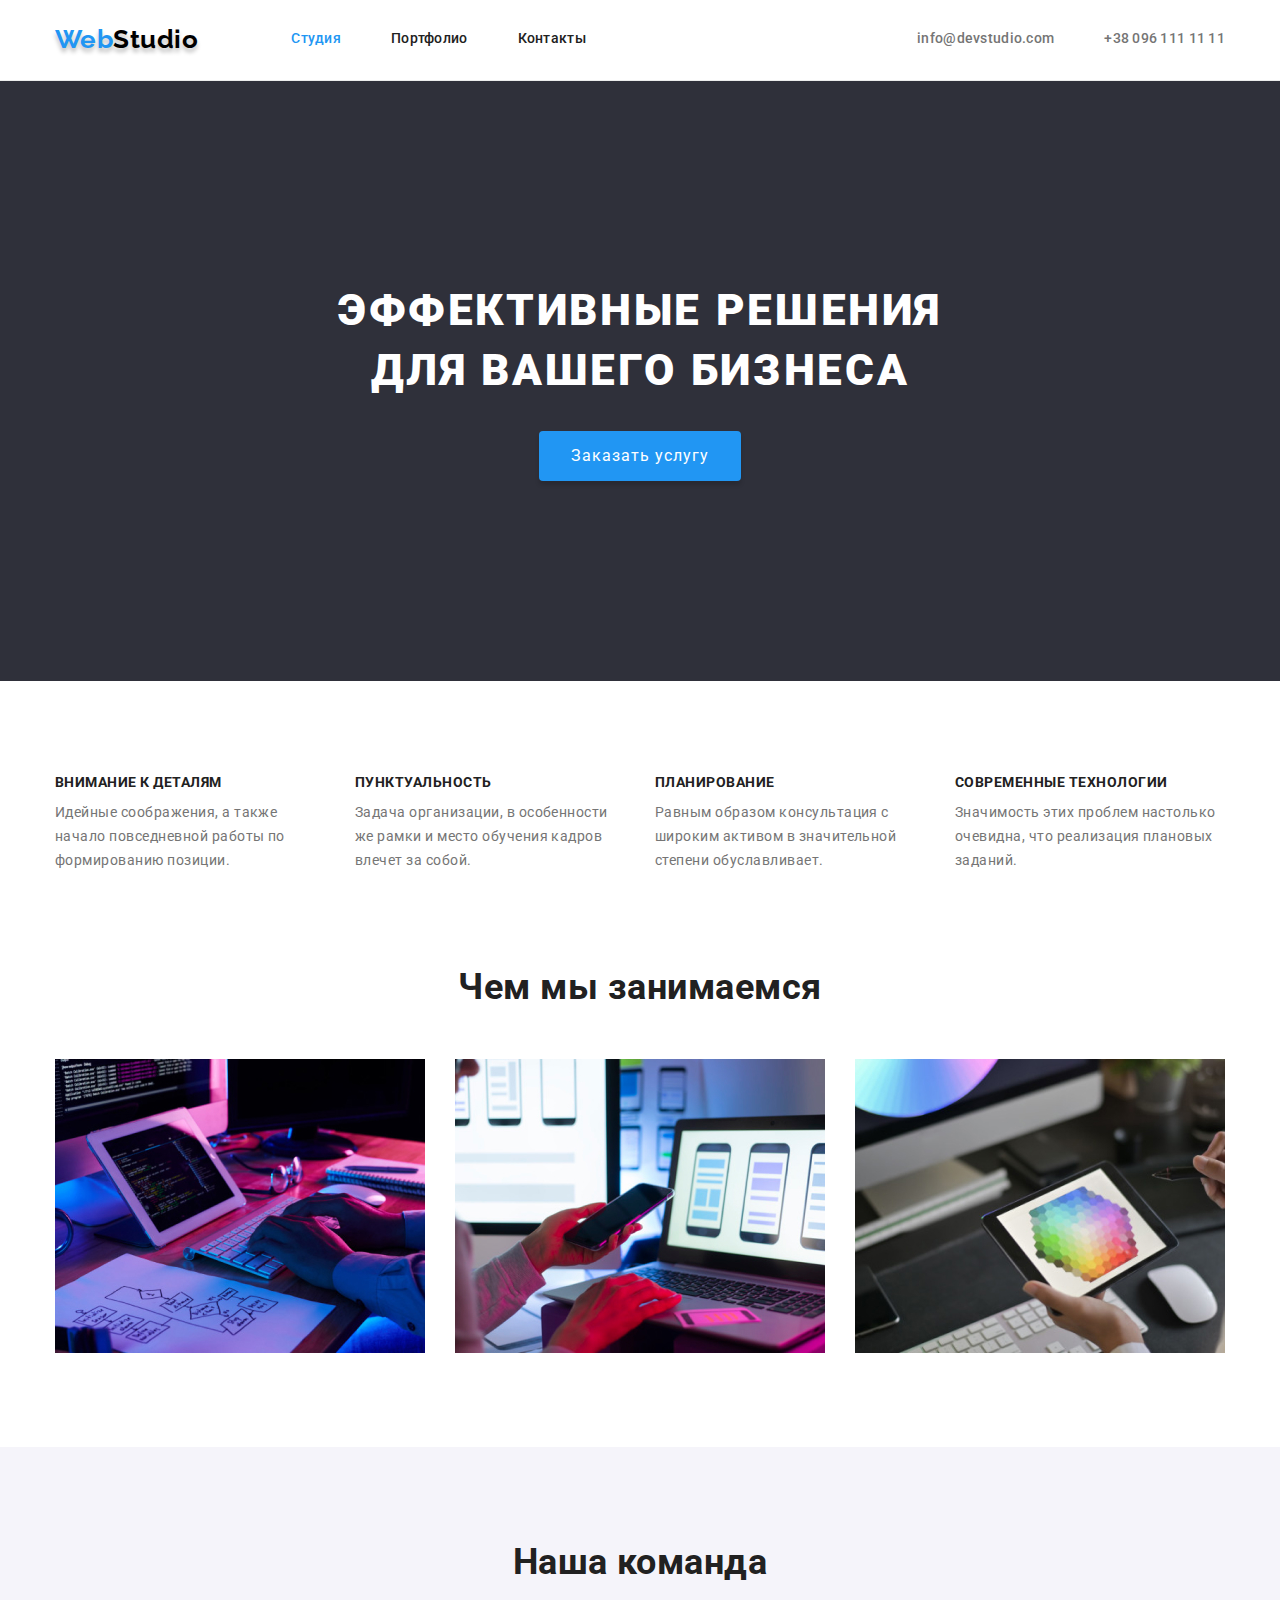
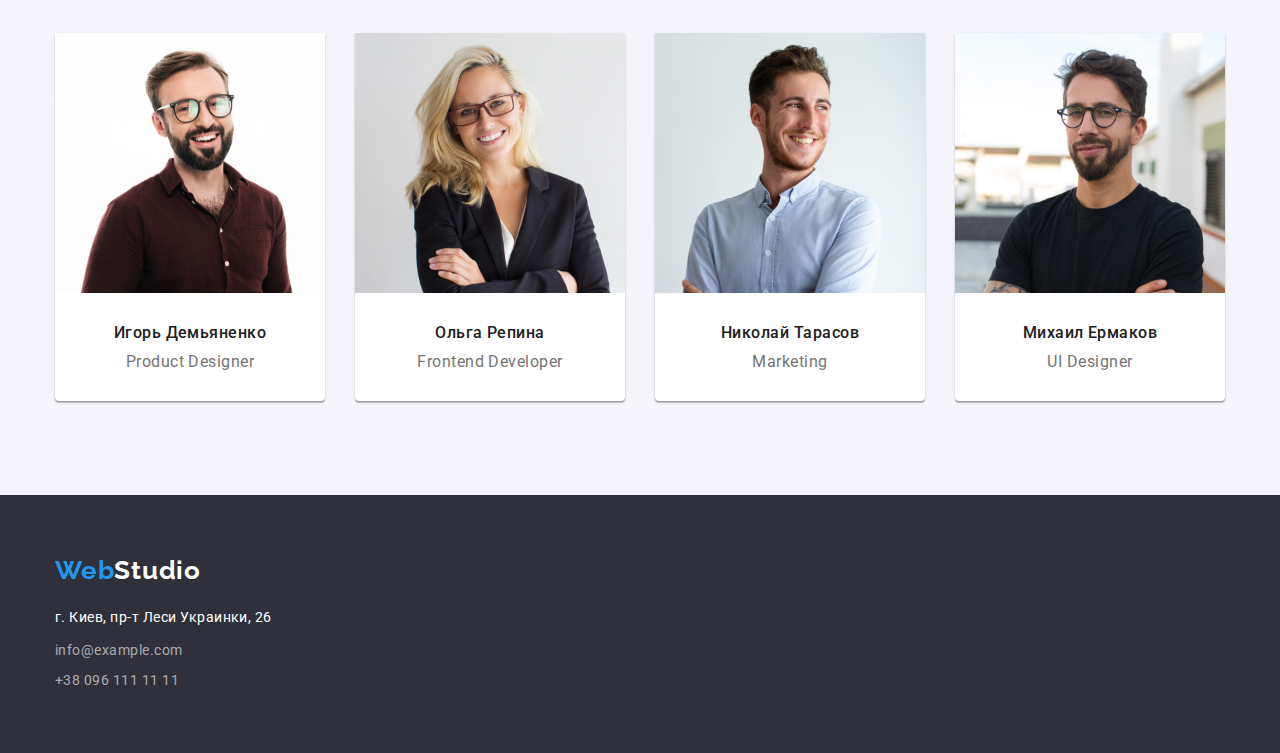
==== commit 459428b5: "Коректує елементи списку з членами команди" ====
--- a/index.html
+++ b/index.html
@@ -90,23 +90,31 @@
           <ul class="list">
             <li>
               <img src="./images/portrait1.jpg" alt="Портрет Игоря Демьяненко" width="270"/>
-              <h3 class="team-name">Игорь Демьяненко</h3>
-              <p  class="team-description" lang="en">Product Designer</p>
+              <div class="team-list">
+                <h3 class="team-name">Игорь Демьяненко</h3>
+                <p  class="team-description" lang="en">Product Designer</p>
+              </div>
             </li>
             <li>
               <img src="./images/portrait2.jpg" alt="Портрет Ольги Репиноой" width="270"/>
-              <h3 class="team-name">Ольга Репина</h3>
-              <p class="team-description" lang="en">Frontend Developer</p>
+              <div class="team-list">
+                <h3 class="team-name">Ольга Репина</h3>
+                <p class="team-description" lang="en">Frontend Developer</p>
+              </div>
             </li>
             <li>
               <img src="./images/portrait3.jpg" alt="Портрет Николая Тарасова" width="270"/>
-              <h3 class="team-name">Николай Тарасов</h3>
-              <p class="team-description" lang="en">Marketing</p>
+              <div class="team-list">
+                <h3 class="team-name">Николай Тарасов</h3>
+                <p class="team-description" lang="en">Marketing</p>
+              </div>
             </li>
             <li>
               <img src="./images/portrait4.jpg" alt="Портрет Михаила Ермакова" width="270"/>
-              <h3 class="team-name">Михаил Ермаков</h3>
-              <p class="team-description" lang="en">UI Designer</p>
+              <div class="team-list">
+                <h3 class="team-name">Михаил Ермаков</h3>
+                <p class="team-description" lang="en">UI Designer</p>
+              </div>
             </li>
           </ul>
         </div>
--- a/css/style.css
+++ b/css/style.css
@@ -48,6 +48,10 @@
   margin-bottom: 0;
 }
 
+img {
+  display: block;
+}
+
 .container {
   width: 1200px;
   padding-left: 15px;
@@ -66,6 +70,8 @@
   border-bottom: 1px;
   border-bottom-style: solid;
   border-bottom-color: #ECECEC;
+  padding-top: 24px;
+  padding-bottom: 25px;
 }
 
 .logo-nav {
@@ -87,7 +93,6 @@
   line-height: 1.14;
   letter-spacing: 0.02em;
   display: block;
-  padding: 32px 0;
 }
 
 .nav-list li:not(:last-child) {
@@ -161,6 +166,7 @@
   line-height: 1.88;
   letter-spacing: 0.06em;
   cursor: pointer;
+  outline: transparent;
 }
 
 /* Features section*/
@@ -171,7 +177,7 @@
   height: 1px;
   margin: -1px;
 }
-.features>.container {
+.features {
   padding-top: 94px;
   padding-bottom: 94px;
 }
@@ -199,7 +205,6 @@
   margin-bottom: 10px;
 }
 
-
 .features-text {
   font-weight: var(--secondary-font-weight);
   font-size: 14px;
@@ -207,6 +212,10 @@
 }
 
 /* Work section*/
+.work-section {
+  padding-bottom: 94px;
+}
+
 .work-title {
   color: var(--secondary-text-color);
   font-size: 36px;
@@ -218,7 +227,6 @@
 .work-section .list {
   display: flex;
   align-items: center;
-  margin-bottom: 94px;
 }
 
 .work-section li {
@@ -235,7 +243,7 @@
   background-color: var(--middle-bg-color);
 }
 
-.team .container {
+.team {
   padding-top: 94px;
   padding-bottom: 94px;
 }
@@ -248,35 +256,34 @@
   margin-bottom: 50px;
 }
 
-.team img {
-  margin-bottom: 30px;
-}
-
 .team-name {
   color: var(--secondary-text-color);
   font-weight: 500;
   font-size: 16px;
-  text-align: center;
   margin-bottom: 10px;
 }
 
 .team-description {
   font-weight: var(--secondary-font-weight);
   font-size: 16px;
+}
+
+.team .list {
+  display: flex;
+  align-items: center;
+}
+ .team-list {
+  padding-top: 30px; 
+  padding-bottom: 30px;
   text-align: center;
-  margin-bottom: 30px;
-}
-
-.team .list {
-  display: flex;
-  align-items: center;
-}
+ }
 
 .team li {
   width: 270px;
   margin-right: 30px;
   background-color: var(--primary-white-color);
   border-radius: 0px 0px 4px 4px;
+  box-shadow: 0px 1px 3px rgba(0, 0, 0, 0.12), 0px 1px 1px rgba(0, 0, 0, 0.14), 0px 2px 1px rgba(0, 0, 0, 0.2);
 }
 
 .team li:nth-child(4n) {
@@ -324,9 +331,10 @@
 .link-footer {
   height: 21px;
 }
+
 /* Portfolio page */
 /* Buttons */
-.portfolio>.container {
+.portfolio {
   padding-top: 94px;
   padding-bottom: 94px;
 }
@@ -344,6 +352,7 @@
   border-radius: 4px;
   padding: 6px 22px;
   cursor: pointer;
+  outline: transparent;
 }
 
 .buttons-list>li:not(:last-child) {
@@ -369,7 +378,6 @@
 }
 
 .portfolio-list li {
-  border: 1px solid #EEEEEE;
   width: 370px;
   margin-right: 30px;
   margin-bottom: 30px;
@@ -383,15 +391,12 @@
   margin-bottom: 0;
 }
 
-.portfolio-list img {
-  margin-bottom: 20px;
-}
 .portfolio-title {
   color: var(--secondary-text-color);
   font-size: 18px;
   line-height: 2;
   letter-spacing: 0.06em;
-  margin: 0 24px 4px;
+  margin-bottom: 4px;
 }
 
 .portfolio-text {
@@ -399,5 +404,11 @@
   font-size: 16px;
   line-height: 1.88;
   color: var(--main-text-color);
-  margin: 0 24px 20px;
-}
+}
+
+.description-portfolio {
+  padding: 20px 24px;
+  border-right: 1px solid #EEEEEE;
+  border-bottom: 1px solid #EEEEEE;
+  border-left: 1px solid #EEEEEE;
+}